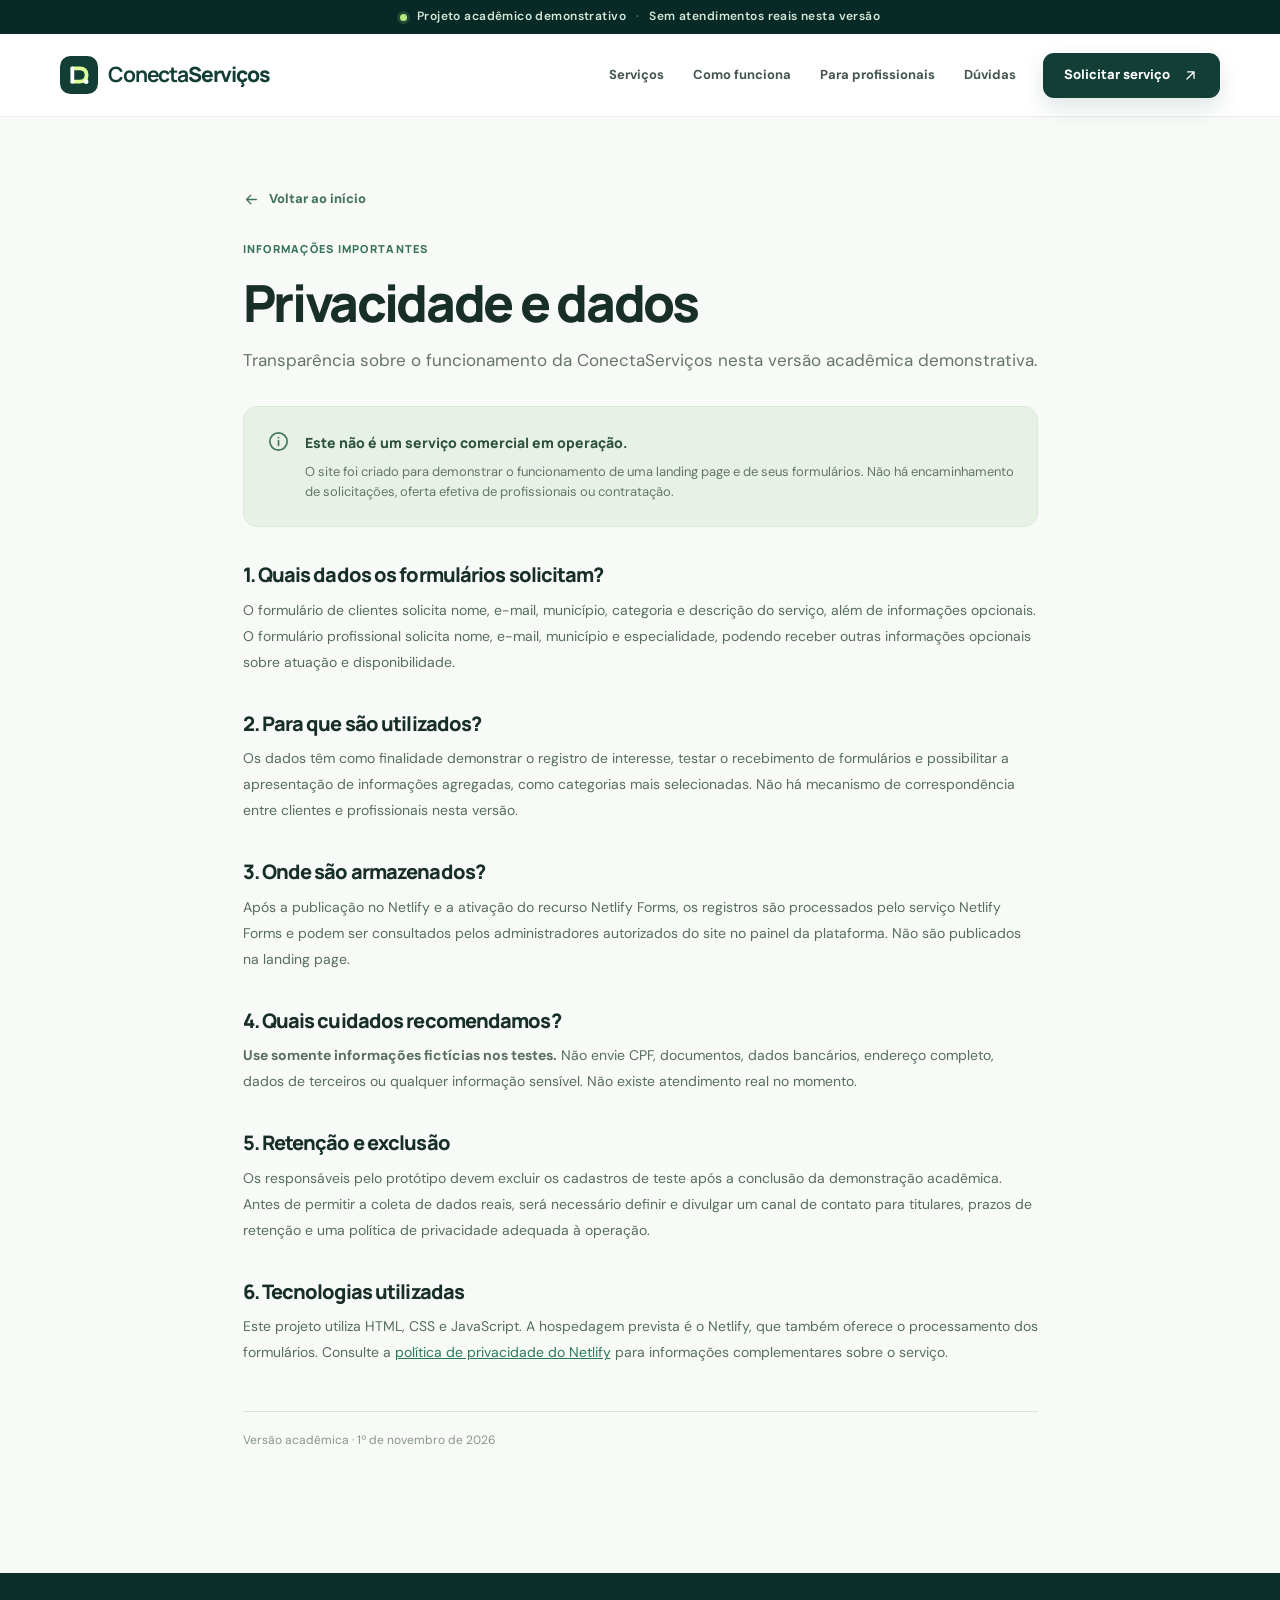
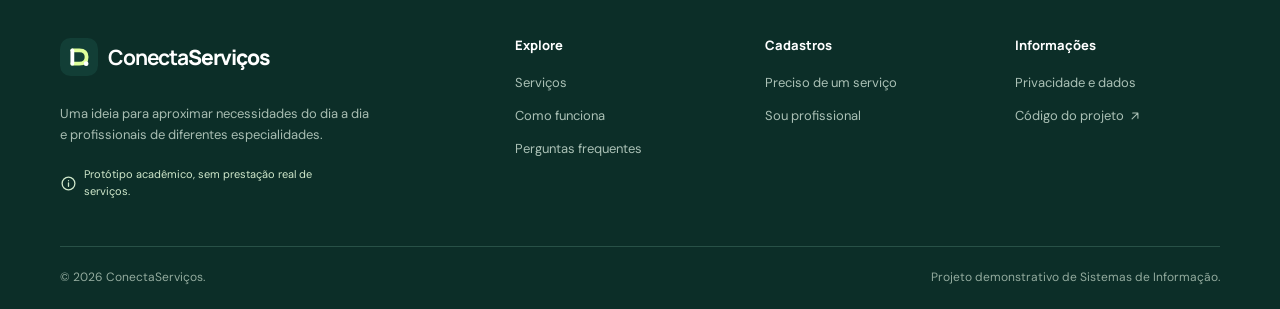
==== privacidade.html @ 3eb21f93 "feat: build responsive ConectaServicos landing page with Netlify forms" ====
<!doctype html>
<html lang="pt-BR">
<head>
  <meta charset="utf-8">
  <meta name="viewport" content="width=device-width, initial-scale=1">
  <meta name="theme-color" content="#123e36">
  <meta name="description" content="Como os dados dos formulários são tratados no protótipo acadêmico ConectaServiços.">
  <meta name="robots" content="noindex, follow">
  <title>Privacidade e dados | ConectaServiços</title>
  <link rel="icon" type="image/svg+xml" href="/assets/brand.svg">
  <link rel="preconnect" href="https://fonts.googleapis.com">
  <link rel="preconnect" href="https://fonts.gstatic.com" crossorigin>
  <link href="https://fonts.googleapis.com/css2?family=DM+Sans:wght@400;500;600;700&family=Manrope:wght@400;500;600;700;800&display=swap" rel="stylesheet">
  <link rel="stylesheet" href="/styles.css">
  <script src="/app.js" defer></script>
</head>
<body>
  <a class="skip-link" href="#conteudo">Pular para o conteúdo</a>
  <div class="demo-bar"><div class="container demo-inner"><span class="status-dot"></span> Projeto acadêmico demonstrativo <span class="demo-sep">·</span> Sem atendimentos reais nesta versão</div></div>
  <header class="site-header">
    <div class="container nav-wrap">
      <a class="brand" href="/index.html" aria-label="ConectaServiços — início"><img src="/assets/brand.svg" alt="" width="38" height="38"><span>Conecta<strong>Serviços</strong></span></a>
      <button class="menu-toggle" type="button" aria-label="Abrir menu" aria-controls="menu-principal" aria-expanded="false" data-menu-toggle><svg class="icon menu-open" aria-hidden="true"><use href="/assets/icons.svg#menu"></use></svg><svg class="icon menu-close" aria-hidden="true"><use href="/assets/icons.svg#close"></use></svg></button>
      <nav class="main-nav" id="menu-principal" aria-label="Navegação principal">
        <a href="/index.html#servicos">Serviços</a>
        <a href="/index.html#como-funciona">Como funciona</a>
        <a href="/index.html#profissionais">Para profissionais</a>
        <a href="/index.html#duvidas">Dúvidas</a>
        <a class="mobile-nav-cta" href="/solicitar.html">Solicitar serviço <svg class="icon " aria-hidden="true"><use href="/assets/icons.svg#arrow-up-right"></use></svg></a>
      </nav>
      <a class="btn btn-primary nav-cta" href="/solicitar.html">Solicitar serviço <svg class="icon " aria-hidden="true"><use href="/assets/icons.svg#arrow-up-right"></use></svg></a>
    </div>
  </header>
  <main id="conteudo"><section class="legal-page"><div class="container legal-wrap"><a class="back-link" href="/index.html"><svg class="icon " aria-hidden="true"><use href="/assets/icons.svg#arrow-left"></use></svg> Voltar ao início</a><p class="kicker">Informações importantes</p><h1>Privacidade e dados</h1><p class="legal-lead">Transparência sobre o funcionamento da ConectaServiços nesta versão acadêmica demonstrativa.</p>
  <div class="legal-highlight"><svg class="icon " aria-hidden="true"><use href="/assets/icons.svg#info"></use></svg> <div><strong>Este não é um serviço comercial em operação.</strong><p>O site foi criado para demonstrar o funcionamento de uma landing page e de seus formulários. Não há encaminhamento de solicitações, oferta efetiva de profissionais ou contratação.</p></div></div>
  <h2>1. Quais dados os formulários solicitam?</h2><p>O formulário de clientes solicita nome, e-mail, município, categoria e descrição do serviço, além de informações opcionais. O formulário profissional solicita nome, e-mail, município e especialidade, podendo receber outras informações opcionais sobre atuação e disponibilidade.</p>
  <h2>2. Para que são utilizados?</h2><p>Os dados têm como finalidade demonstrar o registro de interesse, testar o recebimento de formulários e possibilitar a apresentação de informações agregadas, como categorias mais selecionadas. Não há mecanismo de correspondência entre clientes e profissionais nesta versão.</p>
  <h2>3. Onde são armazenados?</h2><p>Após a publicação no Netlify e a ativação do recurso Netlify Forms, os registros são processados pelo serviço Netlify Forms e podem ser consultados pelos administradores autorizados do site no painel da plataforma. Não são publicados na landing page.</p>
  <h2>4. Quais cuidados recomendamos?</h2><p><strong>Use somente informações fictícias nos testes.</strong> Não envie CPF, documentos, dados bancários, endereço completo, dados de terceiros ou qualquer informação sensível. Não existe atendimento real no momento.</p>
  <h2>5. Retenção e exclusão</h2><p>Os responsáveis pelo protótipo devem excluir os cadastros de teste após a conclusão da demonstração acadêmica. Antes de permitir a coleta de dados reais, será necessário definir e divulgar um canal de contato para titulares, prazos de retenção e uma política de privacidade adequada à operação.</p>
  <h2>6. Tecnologias utilizadas</h2><p>Este projeto utiliza HTML, CSS e JavaScript. A hospedagem prevista é o Netlify, que também oferece o processamento dos formulários. Consulte a <a href="https://www.netlify.com/privacy/" target="_blank" rel="noopener noreferrer">política de privacidade do Netlify</a> para informações complementares sobre o serviço.</p>
  <p class="legal-updated">Versão acadêmica · 1º de novembro de 2026</p>
</div></section></main>
  <footer class="footer">
    <div class="container footer-grid">
      <div class="footer-about"><a class="brand" href="/index.html" aria-label="ConectaServiços — início"><img src="/assets/brand.svg" alt="" width="38" height="38"><span>Conecta<strong>Serviços</strong></span></a>
        <p>Uma ideia para aproximar necessidades do dia a dia e profissionais de diferentes especialidades.</p>
        <span class="footer-demo"><svg class="icon " aria-hidden="true"><use href="/assets/icons.svg#info"></use></svg> Protótipo acadêmico, sem prestação real de serviços.</span>
      </div>
      <div><h3>Explore</h3><a href="/index.html#servicos">Serviços</a><a href="/index.html#como-funciona">Como funciona</a><a href="/index.html#duvidas">Perguntas frequentes</a></div>
      <div><h3>Cadastros</h3><a href="/solicitar.html">Preciso de um serviço</a><a href="/profissionais.html">Sou profissional</a></div>
      <div><h3>Informações</h3><a href="/privacidade.html">Privacidade e dados</a><a href="https://github.com/MarcosVini753/ConectaServicos" rel="noopener noreferrer" target="_blank">Código do projeto <svg class="icon " aria-hidden="true"><use href="/assets/icons.svg#arrow-up-right"></use></svg></a></div>
    </div>
    <div class="container footer-bottom"><span>© <span data-year>2026</span> ConectaServiços.</span><span>Projeto demonstrativo de Sistemas de Informação.</span></div>
  </footer>
</body>
</html>
---- styles.css ----
/* ConectaServiços · estilos globais */
:root{--forest:#123e36;--forest-2:#0d302a;--forest-deep:#082a26;--mint:#dfff9a;--mint-dark:#bfee69;--white:#fff;--text:#172e29;--muted:#65746d;--border:#dfe7df;--bg:#f6f8f4;--bg-2:#eef3ed;--shadow:0 24px 68px rgba(12,47,38,.09);--radius:22px;--container:1160px}
*,*::before,*::after{box-sizing:border-box}
html{scroll-behavior:smooth;scroll-padding-top:110px}
body{margin:0;background:#fff;color:var(--text);font-family:"DM Sans",system-ui,sans-serif;line-height:1.6;font-size:16px;-webkit-font-smoothing:antialiased}
img,svg{display:block}img{max-width:100%}a{color:inherit;text-decoration:none}button,input,select,textarea{font:inherit}button{cursor:pointer}
h1,h2,h3,h4,p{margin-top:0}h1,h2,h3{font-family:"Manrope",system-ui,sans-serif;letter-spacing:-.045em;line-height:1.14}h1{font-weight:800}h2{font-weight:800}h3{font-weight:750}
:focus-visible{outline:3px solid #4d8a63;outline-offset:4px}
.container{width:min(var(--container),calc(100% - 48px));margin-inline:auto}
.icon{width:20px;height:20px;flex-shrink:0;fill:none;stroke:currentColor;stroke-width:1.8;stroke-linecap:round;stroke-linejoin:round}
.skip-link{position:absolute;z-index:100;left:12px;top:-70px;background:#fff;padding:10px 18px;color:var(--forest)}.skip-link:focus{top:8px}
.demo-bar{background:var(--forest-deep);color:#d4e8db;font-size:12px;font-weight:600;letter-spacing:.035em}
.demo-inner{display:flex;justify-content:center;align-items:center;gap:10px;min-height:34px;text-align:center}
.demo-sep{opacity:.45}.status-dot{width:7px;height:7px;background:#b8e980;border-radius:50%;box-shadow:0 0 0 3px rgba(184,233,128,.15)}
.site-header{position:sticky;top:0;z-index:30;background:rgba(255,255,255,.97);border-bottom:1px solid #e9eee9;backdrop-filter:blur(16px)}
.nav-wrap{display:flex;align-items:center;min-height:82px;gap:24px}
.brand{display:inline-flex;align-items:center;gap:10px;white-space:nowrap;font-family:"Manrope",sans-serif;letter-spacing:-.055em;font-size:21px;font-weight:700;color:var(--forest)}
.brand strong{font-weight:800}.brand img{width:38px;height:38px}
.main-nav{display:flex;align-items:center;gap:29px;margin-left:auto}.main-nav>a{font-size:13px;font-weight:700;color:#44554c;transition:color .2s}.main-nav>a:hover{color:#0b7b54}
.btn{display:inline-flex;align-items:center;justify-content:center;gap:12px;min-height:45px;padding:12px 20px;border:1px solid transparent;border-radius:11px;font-size:13px;font-weight:800;line-height:1.2;font-family:"Manrope",sans-serif;white-space:nowrap;transition:background .2s,transform .2s,box-shadow .2s}
.btn:hover{transform:translateY(-2px)}.btn .icon{width:17px;height:17px}.btn-primary{background:var(--forest);color:white;box-shadow:0 10px 22px rgba(18,62,54,.13)}.btn-primary:hover{background:#236a54}
.btn-light{background:var(--mint);color:var(--forest-deep)}.btn-light:hover{background:#eefebd}.btn-ghost{background:#fff;color:var(--forest);border-color:#d3dfd4}.btn-ghost:hover{background:#f3f8f1}
.btn-lg{min-height:55px;padding:16px 23px;font-size:14px}.nav-cta{margin-left:3px}.menu-toggle,.mobile-nav-cta{display:none!important}
.hero{background:radial-gradient(ellipse 70% 65% at 9% 0%,#ecf6e8 0,transparent 74%),#f6f8f4;overflow:hidden}
.hero-grid{display:grid;grid-template-columns:1.05fr .95fr;gap:72px;align-items:center;min-height:660px;padding-block:64px 78px}
.hero-copy{padding:18px 0}.eyebrow,.kicker{color:#387259;text-transform:uppercase;letter-spacing:.115em;font-size:11px;font-weight:800;font-family:"Manrope",sans-serif}.eyebrow{display:inline-flex;align-items:center;gap:9px;padding:9px 13px;background:#e3f1df;border:1px solid #d2e6cf;border-radius:100px;letter-spacing:.05em;font-size:11px;text-transform:none}.eyebrow .icon{width:15px;height:15px}
.hero h1{font-size:clamp(44px,4.65vw,67px);max-width:670px;margin:25px 0 21px;line-height:1.08}
.hero h1 em{color:#37845b;font-style:normal;position:relative}
.hero-lead{font-size:17px;color:#627269;line-height:1.75;max-width:510px;margin-bottom:27px}
.hero-actions{display:flex;align-items:center;flex-wrap:wrap;gap:12px}.hero-notes{display:flex;flex-wrap:wrap;gap:17px;margin-top:29px;color:#526c5b;font-size:12px;font-weight:700}.hero-notes span{display:inline-flex;align-items:center;gap:6px}.hero-notes .icon{width:16px;height:16px;color:#358a65}
.hero-art{position:relative;min-width:0;padding:20px 15px 30px 0}.hero-photo{height:530px;border-radius:180px 160px 24px 24px;overflow:hidden;position:relative;background:linear-gradient(140deg,#9dbaab,#1c5747);box-shadow:0 35px 70px rgba(18,62,54,.16)}
.hero-photo img{width:100%;height:100%;object-fit:cover;object-position:center 40%}
.photo-gradient{position:absolute;inset:40% 0 0;background:linear-gradient(transparent,rgba(8,35,30,.65))}
.photo-caption{position:absolute;bottom:30px;left:32px;right:25px;display:flex;gap:12px;align-items:center;color:white;font-size:14px;font-weight:700}.photo-caption-line{height:33px;width:4px;background:var(--mint);border-radius:3px}
.floating-card{position:absolute;display:flex;gap:12px;align-items:center;background:white;border:1px solid #e9efe6;box-shadow:0 15px 50px rgba(23,58,47,.15);border-radius:17px}.request-preview{left:-55px;bottom:86px;padding:17px 18px;min-width:260px}.floating-icon{width:43px;height:43px;background:#e7f4e8;border-radius:12px;display:grid;place-items:center;color:#2b8061}.request-preview>div{display:flex;flex-direction:column;gap:3px}.preview-label{font-size:10px;color:#748279;font-weight:700}.request-preview strong{font-family:"Manrope",sans-serif;line-height:1.2;font-size:14px}.preview-detail{display:inline-flex;align-items:center;gap:5px;color:#4c916a;font-size:10px;font-weight:700}.preview-detail .icon{width:12px;height:12px}
.service-preview{right:-28px;top:72px;padding:13px 15px;color:#356049;font-size:11px;line-height:1.5}.service-preview>.icon{width:28px;height:28px;color:#408766}.service-preview strong{font-size:12px;color:#233d2f}
.section{padding:104px 0}.services-section{background:#fff}.section-header{display:flex;gap:80px;align-items:end;justify-content:space-between;margin-bottom:33px}.section-header>div{max-width:670px}.section-header h2,.center-heading h2,.benefits-grid h2,.faq-grid h2{font-size:clamp(31px,3.2vw,46px);margin:0}.section-header>p{max-width:340px;color:var(--muted);font-size:14px;line-height:1.75;margin:0 0 4px}
.kicker{margin-bottom:16px}.service-grid{display:grid;grid-template-columns:repeat(3,1fr);gap:18px}.service-card{position:relative;min-height:242px;border:1px solid var(--border);border-radius:20px;padding:27px 26px 23px;display:flex;flex-direction:column;background:#fff;transition:transform .23s,border-color .23s,box-shadow .23s}.service-card:hover{transform:translateY(-5px);border-color:#b4d6bf;box-shadow:var(--shadow)}
.service-icon{width:56px;height:56px;background:#eaf4e9;color:#276f53;border-radius:15px;display:grid;place-items:center}.service-icon .icon{width:28px;height:28px}.service-index{position:absolute;right:25px;top:29px;color:#acb9ad;font-family:"Manrope";font-weight:800;font-size:12px}.service-card h3{font-size:20px;margin:22px 0 7px}.service-card p{font-size:13px;color:var(--muted);margin:0 0 17px}.service-link{display:inline-flex;align-items:center;gap:7px;margin-top:auto;color:#2d7355;font-size:12px;font-weight:800}.service-link .icon{width:15px;height:15px}.services-note{display:flex;align-items:center;gap:8px;color:#79847e;font-size:12px;margin:19px 0 0}.services-note .icon{width:15px;height:15px}
.steps-section{background:var(--bg)}.center-heading{text-align:center;max-width:680px;margin:0 auto 45px}.center-heading>p:last-child{font-size:15px;color:var(--muted);margin:16px 0 0}.steps-grid{display:grid;grid-template-columns:repeat(3,1fr);gap:20px}.step-card{padding:29px 28px 35px;border-radius:19px;background:white;border:1px solid #e7ede6;position:relative;min-height:274px}.step-number{font-size:12px;color:#92aa9b;font-family:"Manrope";font-weight:800}.step-icon{display:grid;place-items:center;background:#eff6ec;border-radius:16px;width:62px;height:62px;margin:18px 0 19px;color:#39785c}.step-icon .icon{width:28px;height:28px}.step-card h3{font-size:19px;margin-bottom:9px}.step-card p{color:var(--muted);font-size:14px;margin:0}.section-action{text-align:center;margin-top:32px}
.pro-section{padding:80px 0}.pro-panel{border-radius:26px;background:var(--forest);min-height:424px;padding:63px 64px;display:grid;grid-template-columns:1fr .8fr;gap:45px;overflow:hidden;position:relative}.pro-panel:before{content:"";position:absolute;width:400px;height:400px;background:rgba(205,254,136,.045);border-radius:50%;top:-240px;right:20px}.pro-copy{position:relative;z-index:2}.kicker-inverse{color:var(--mint)}.pro-copy h2{font-size:clamp(32px,3.4vw,48px);color:#fff;max-width:530px;margin:0 0 20px}.pro-copy>p:not(.kicker){font-size:15px;color:#bdd1c8;max-width:500px;margin-bottom:26px}.pro-disclaimer{display:block;margin-top:15px;color:#94b8a6;font-size:11px}
.pro-visual{position:relative;display:grid;place-items:center;min-height:290px}.pro-outline{position:absolute;border:1px solid rgba(235,255,210,.13);border-radius:50%;width:430px;height:430px}.pro-outline-two{width:345px;height:345px}.pro-profile{position:relative;z-index:1;background:#fff;border-radius:18px;padding:21px;width:100%;max-width:347px;box-shadow:0 24px 54px rgba(3,23,20,.3);transform:rotate(-4deg)}.pro-profile-head{display:flex;align-items:center;gap:11px;padding-bottom:19px;border-bottom:1px solid #e7eee7}.pro-avatar{width:44px;height:44px;background:#e3f2df;display:grid;place-items:center;border-radius:12px;color:var(--forest)}.pro-profile-head>div{display:flex;flex-direction:column}.pro-profile strong{font:800 13px "Manrope",sans-serif}.pro-profile small{color:#819087;font-size:10px}.pro-status{width:9px;height:9px;margin-left:auto;background:#69b685;border-radius:50%}.pro-profile-line{display:flex;gap:10px;align-items:center;padding:14px 0;border-bottom:1px solid #eff2ee}.pro-profile-line>span{width:34px;height:34px;display:grid;place-items:center;background:#f1f5f0;border-radius:9px;color:#3a7359}.pro-profile-line .icon{width:17px;height:17px}.pro-profile-line>div{display:flex;flex-direction:column}.pro-profile-footer{display:flex;align-items:center;gap:7px;padding-top:15px;font-size:10px;font-weight:800;color:#3b8f61}.pro-profile-footer .icon{width:15px;height:15px}
.benefits-section{padding-top:70px}.benefits-grid{display:grid;grid-template-columns:1fr 1fr;gap:120px}.benefits-grid>div:first-child>p:not(.kicker){color:var(--muted);max-width:510px;margin:24px 0;font-size:15px}.text-link{display:inline-flex;align-items:center;gap:8px;color:#247454;font-size:13px;font-weight:800}.text-link .icon{width:16px;height:16px}.benefits-list{display:flex;flex-direction:column;gap:8px}.benefit{display:flex;gap:17px;border-bottom:1px solid #ebefeb;padding:17px 0}.benefit:last-child{border-bottom:0}.benefit>.icon{width:23px;height:23px;margin-top:2px;color:#3b8b62}.benefit h3{font-size:16px;margin:0 0 6px}.benefit p{font-size:13px;margin:0;color:var(--muted)}
.faq-section{background:#f8faf7}.faq-grid{display:grid;grid-template-columns:.8fr 1.2fr;gap:100px}.faq-grid>div:first-child>p:last-child{color:var(--muted);font-size:15px;margin-top:20px}.faq-list{border-top:1px solid #dfe8df}.faq-list details{border-bottom:1px solid #dfe8df;padding:20px 2px}.faq-list summary{display:flex;align-items:center;justify-content:space-between;gap:22px;list-style:none;cursor:pointer;font:800 14px "Manrope",sans-serif}.faq-list summary::-webkit-details-marker{display:none}.faq-list summary .icon{width:20px;height:20px;color:#307656;transition:transform .2s}.faq-list details[open] summary .icon{transform:rotate(45deg)}.faq-list details p{color:var(--muted);font-size:14px;line-height:1.75;margin:15px 25px 0 0}.faq-list details a{color:#277c57;text-decoration:underline;text-underline-offset:3px}
.bottom-cta{background:#edf3e8;padding:55px 0}.bottom-cta-inner{display:flex;align-items:center;justify-content:space-between;gap:30px}.bottom-cta h2{font-size:clamp(27px,3vw,38px);margin:0 0 8px}.bottom-cta p:last-child{color:var(--muted);margin:0;font-size:14px}.bottom-cta .kicker{margin-bottom:8px}
.footer{background:#0c2e28;color:white;padding:65px 0 22px}.footer-grid{display:grid;grid-template-columns:2fr 1fr 1fr 1fr;gap:45px}.footer .brand{color:white}.footer-about>p{color:#a8bdb2;max-width:315px;font-size:13px;margin:20px 0}.footer-demo{display:inline-flex;gap:7px;align-items:center;color:#d0e8cb;font-size:11px;max-width:280px}.footer-demo .icon{width:17px;height:17px}.footer h3{font-size:13px;letter-spacing:0;margin-bottom:20px}.footer-grid>div:not(:first-child)>a{display:flex;align-items:center;gap:4px;color:#abc1b6;font-size:13px;margin:0 0 12px}.footer-grid>div:not(:first-child)>a:hover{color:#e3ffa6}.footer-grid a .icon{width:14px;height:14px}.footer-bottom{border-top:1px solid #285147;margin-top:45px;padding-top:21px;display:flex;align-items:center;justify-content:space-between;color:#93ab9e;font-size:12px;gap:15px}
.form-page{background:linear-gradient(135deg,#f2f7f1,#f9faf8);padding:63px 0 110px;min-height:75vh}.form-layout{display:grid;grid-template-columns:.8fr 1fr;align-items:start;gap:90px}.form-hero{padding-top:26px;position:sticky;top:134px}.back-link{display:inline-flex;align-items:center;gap:9px;color:#42735b;font-size:13px;font-weight:800;margin-bottom:43px}.back-link .icon{width:17px;height:17px}.form-hero h1{font-size:clamp(36px,3.8vw,52px);margin:0 0 20px}.form-hero>p:not(.kicker){font-size:16px;color:var(--muted);max-width:420px}.form-points{list-style:none;padding:0;margin:35px 0;display:flex;flex-direction:column;gap:16px}.form-points li{display:flex;align-items:center;gap:11px;font-weight:700;font-size:14px}.form-points .icon{color:#3a8c61;width:19px;height:19px}.form-demo-note{display:flex;gap:11px;background:#e8f0e6;border-radius:13px;padding:16px;color:#516c58;font-size:12px;max-width:410px}.form-demo-note>.icon{width:20px;height:20px}
.form-card{background:#fff;border:1px solid #e3ebe2;border-radius:23px;box-shadow:0 20px 50px rgba(30,61,46,.06);padding:38px 37px}.form-card-head{border-bottom:1px solid #e8eee7;padding-bottom:24px;margin-bottom:26px}.form-step-label{font:800 10px "Manrope";letter-spacing:.13em;color:#438564}.form-card-head h2{font-size:28px;margin:8px 0}.form-card-head p{font-size:12px;color:var(--muted);margin:0}.fieldset-heading{font:800 12px "Manrope";color:var(--forest);margin:26px 0 15px}.form-fields{display:grid;grid-template-columns:1fr 1fr;gap:18px 14px}.field{display:flex;flex-direction:column;gap:7px;min-width:0}.field-full{grid-column:1/-1}.field label{font-size:12px;font-weight:800;color:#30483a}.field label span{color:#bb6848}.field input,.field select,.field textarea{width:100%;background:#fbfcfa;border:1px solid #dce7dc;border-radius:10px;padding:12px 13px;color:#1f3d30;outline:0;font-size:13px;min-height:46px;transition:border-color .2s,box-shadow .2s}.field input:focus,.field select:focus,.field textarea:focus{border-color:#599a77;box-shadow:0 0 0 3px #d9efde}.field textarea{resize:vertical;min-height:125px}.field input::placeholder,.field textarea::placeholder{color:#99a49a}.field select{background-image:linear-gradient(45deg,transparent 50%,#52705a 50%),linear-gradient(135deg,#52705a 50%,transparent 50%);background-position:calc(100% - 21px) 52%,calc(100% - 16px) 52%;background-size:5px 5px,5px 5px;background-repeat:no-repeat;appearance:none;padding-right:35px}.field-support{display:flex;justify-content:space-between;gap:8px;font-size:10px;color:#89988d}.field-support [data-count-for]{white-space:nowrap}.form-consent{border-top:1px solid #e9efea;margin-top:27px;padding-top:22px}.checkbox{display:flex;align-items:flex-start;gap:11px;font-size:12px;color:#526458;cursor:pointer}.checkbox input{width:17px;height:17px;flex-shrink:0;margin:2px 0 0;accent-color:#245f48}.checkbox a{color:#287954;text-decoration:underline}.checkbox strong{color:#b9654b}.form-submit{width:100%;margin-top:23px}.form-hint{display:flex;align-items:center;justify-content:center;gap:7px;color:#859288;font-size:11px;margin:16px 0 0}.form-hint .icon{width:15px;height:15px}.honeypot{position:absolute!important;left:-9999px!important;height:1px;overflow:hidden}.local-form-warning{padding:13px;border-radius:10px;background:#fff4db;color:#7c5a1d;font-size:12px;margin-top:15px}
.success-section{min-height:65vh;display:grid;place-items:center;background:#f5f9f3;padding:90px 0}.success-wrapper{text-align:center;max-width:640px}.success-icon{width:92px;height:92px;display:grid;place-items:center;background:#e0f4e4;border-radius:50%;color:#31835c;margin:0 auto 27px}.success-icon .icon{width:42px;height:42px}.success-wrapper h1{font-size:clamp(35px,4vw,52px);margin:0 0 20px}.success-wrapper>p:not(.kicker){color:var(--muted);font-size:16px}.success-note{display:flex;align-items:flex-start;gap:10px;max-width:510px;padding:15px;text-align:left;margin:27px auto 30px;background:#e7efe7;color:#597360;font-size:12px;border-radius:12px}.success-note .icon{width:18px;height:18px}
.legal-page{background:#f8faf7;padding:72px 0 110px}.legal-wrap{max-width:795px}.legal-wrap .back-link{margin-bottom:30px}.legal-wrap h1{font-size:clamp(37px,4vw,54px);margin-bottom:15px}.legal-lead{font-size:17px;color:var(--muted);margin-bottom:32px}.legal-highlight{display:flex;gap:15px;padding:23px;background:#e8f1e6;border:1px solid #dbe9d8;border-radius:14px;margin:30px 0}.legal-highlight>.icon{color:#40795b;width:23px;height:23px}.legal-highlight strong{font:800 14px "Manrope";color:#2d523d}.legal-highlight p{font-size:13px;margin:6px 0 0;color:#647669}.legal-wrap h2{font-size:20px;margin-top:37px;margin-bottom:11px}.legal-wrap>p:not(.legal-lead):not(.kicker){font-size:14px;color:#566d60;line-height:1.85}.legal-wrap a:not(.back-link){color:#2c7a56;text-decoration:underline}.legal-updated{border-top:1px solid #dce5da;margin-top:45px;padding-top:17px;font-size:12px!important;color:#879689!important}
@media(max-width:1100px){.hero-grid{gap:42px}.main-nav{gap:18px}.main-nav>a{font-size:12px}.nav-wrap{gap:18px}.benefits-grid{gap:65px}.faq-grid{gap:65px}.form-layout{gap:45px}.request-preview{left:-25px}.service-preview{right:0}}
@media(max-width:850px){.container{width:min(var(--container),calc(100% - 36px))}.nav-wrap{min-height:72px}.nav-cta{margin-left:auto}.menu-toggle{display:grid!important;place-items:center;order:3;border:0;background:#edf4ed;color:var(--forest);width:42px;height:42px;border-radius:10px}.menu-toggle .icon{width:23px;height:23px}.menu-close{display:none}.menu-toggle[aria-expanded=true] .menu-open{display:none}.menu-toggle[aria-expanded=true] .menu-close{display:block}.main-nav{display:none;position:absolute;top:72px;left:0;right:0;padding:20px 22px 24px;flex-direction:column;align-items:stretch;gap:0;background:#fff;box-shadow:0 18px 30px rgba(10,50,32,.09);border-bottom:1px solid var(--border)}.main-nav.is-open{display:flex}.main-nav>a{padding:13px 0;font-size:14px}.main-nav .mobile-nav-cta{display:flex!important;justify-content:space-between;color:var(--forest)}.hero-grid{grid-template-columns:1fr;gap:12px;padding:55px 0 76px}.hero-copy{max-width:680px}.hero h1{max-width:690px}.hero-art{max-width:565px;width:100%;margin-inline:auto}.hero-photo{height:440px;border-radius:150px 150px 22px 22px}.request-preview{left:-18px}.service-preview{right:0}.section{padding:78px 0}.section-header{gap:25px}.services-section .section-header{flex-direction:column;align-items:start}.section-header>p{max-width:640px}.service-grid{grid-template-columns:repeat(2,1fr)}.pro-panel{padding:48px 42px;grid-template-columns:1fr 1fr;gap:10px}.pro-visual{transform:scale(.88);transform-origin:center}.benefits-grid{gap:40px}.faq-grid{grid-template-columns:1fr;gap:30px}.form-layout{grid-template-columns:1fr;gap:28px;max-width:680px}.form-hero{position:static;padding-top:0}.form-hero .back-link{margin-bottom:30px}.form-points{margin:22px 0}.form-page{padding:38px 0 70px}.footer-grid{grid-template-columns:2fr 1fr 1fr;gap:35px}.footer-grid>div:last-child{grid-column:2/-1}}
@media(max-width:600px){.container{width:calc(100% - 32px)}.demo-inner{font-size:10px;min-height:32px}.nav-wrap{min-height:68px}.main-nav{top:68px}.brand{font-size:17px}.brand img{width:33px;height:33px}.nav-cta{display:none}.hero-grid{padding:43px 0 58px}.hero h1{font-size:clamp(37px,10.2vw,52px);margin:19px 0}.hero-lead{font-size:15px}.hero-actions{align-items:stretch;flex-direction:column}.hero-actions .btn{width:100%}.hero-notes{gap:12px 18px;font-size:11px;margin-top:22px}.hero-art{padding:22px 13px 45px 16px}.hero-photo{height:360px;border-radius:120px 120px 21px 21px}.floating-card{transform:scale(.82)}.request-preview{left:-29px;bottom:34px}.service-preview{right:-25px;top:50px}.photo-caption{left:23px;right:24px;bottom:22px;font-size:12px}.section{padding:67px 0}.section-header h2,.center-heading h2,.benefits-grid h2,.faq-grid h2{font-size:31px}.service-grid{gap:11px}.service-card{min-height:225px;padding:19px 16px 17px;border-radius:16px}.service-icon{width:47px;height:47px;border-radius:12px}.service-icon .icon{width:24px;height:24px}.service-card h3{font-size:17px;margin:18px 0 7px}.service-card p{font-size:12px;line-height:1.5}.service-index{font-size:10px;right:16px;top:19px}.service-link{font-size:11px;gap:4px}.services-note{align-items:flex-start;font-size:11px}.services-note .icon{flex:0 0 15px;margin-top:2px}.center-heading{margin-bottom:30px}.steps-grid{grid-template-columns:1fr;gap:12px}.step-card{min-height:0;padding:22px 22px 24px}.step-icon{margin:10px 0}.pro-section{padding:50px 0}.pro-panel{padding:42px 25px;grid-template-columns:1fr}.pro-copy h2{font-size:34px}.pro-visual{min-height:220px;transform:scale(.83);margin:-10px 0 -26px}.pro-outline{width:320px;height:320px}.pro-outline-two{width:270px;height:270px}.benefits-grid{grid-template-columns:1fr;gap:20px}.faq-grid{gap:22px}.bottom-cta-inner{align-items:stretch;flex-direction:column;gap:22px}.bottom-cta .btn{width:100%}.footer{padding:50px 0 22px}.footer-grid{grid-template-columns:repeat(2,1fr);gap:32px 18px}.footer-grid>div:first-child{grid-column:1/-1}.footer-grid>div:last-child{grid-column:2}.footer-bottom{flex-direction:column;align-items:flex-start;margin-top:28px}.form-hero h1{font-size:37px}.form-card{padding:26px 19px;border-radius:18px}.form-fields{grid-template-columns:1fr;gap:15px}.form-hero .back-link{margin-bottom:25px}.form-hero>p:not(.kicker){font-size:14px}.form-points{gap:10px}.legal-page{padding:44px 0 70px}.success-section{padding:80px 0}.success-wrapper>p:not(.kicker){font-size:15px}}
@media(prefers-reduced-motion:reduce){html{scroll-behavior:auto}*,*::before,*::after{animation-duration:.01ms!important;transition-duration:.01ms!important;scroll-behavior:auto!important}}
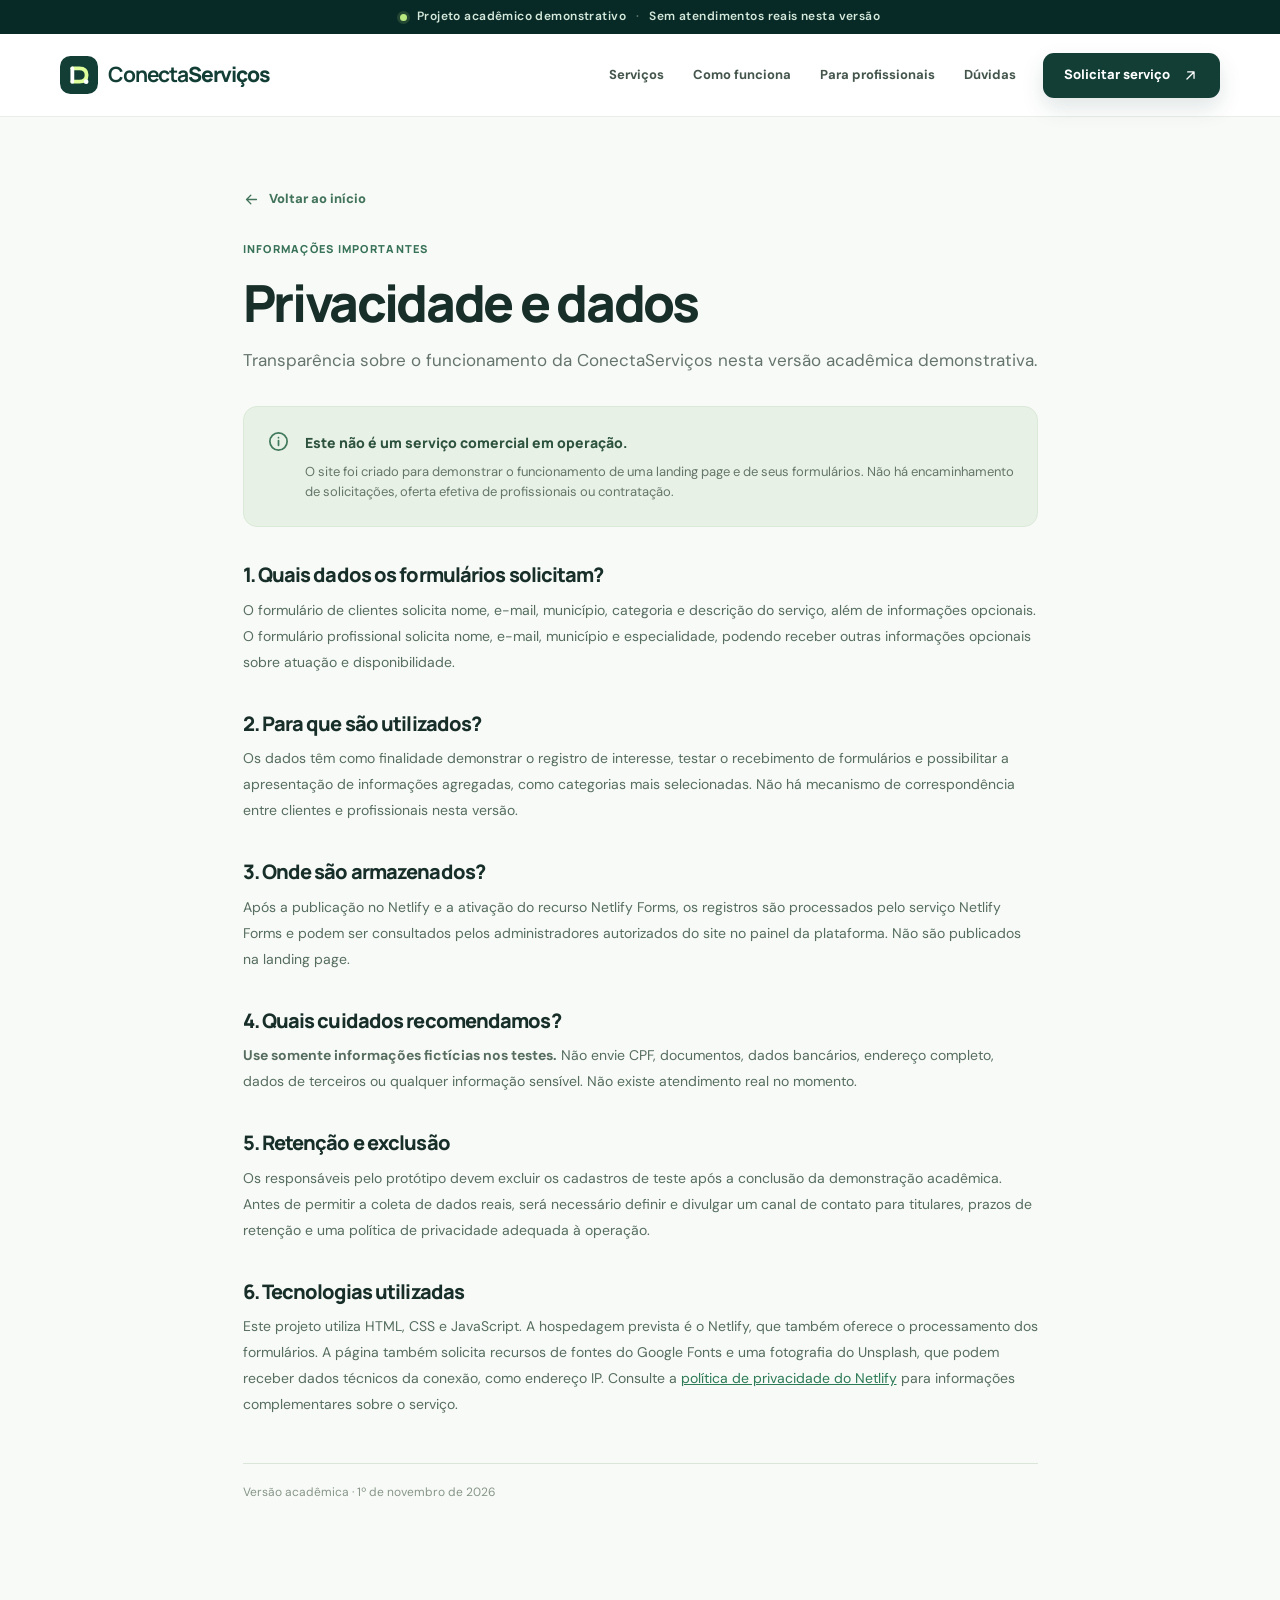
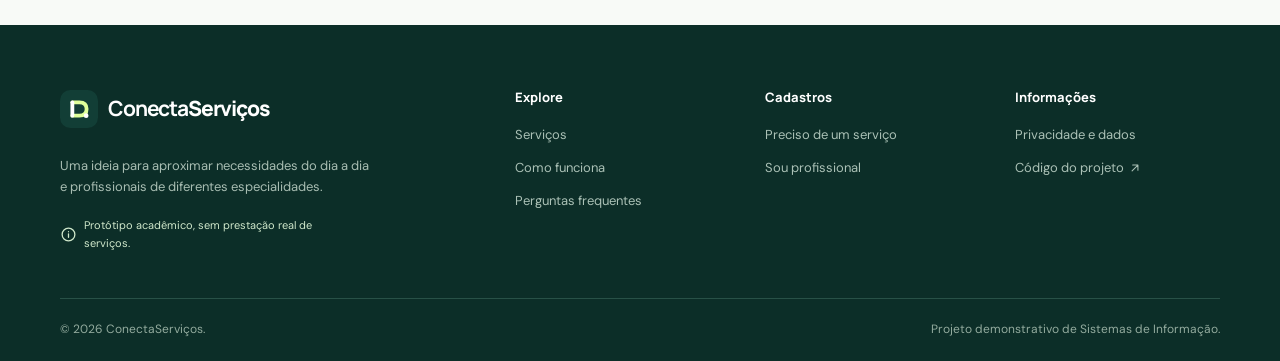
==== commit c1b248e4: "docs: clarify third-party assets in privacy notice" ====
--- a/privacidade.html
+++ b/privacidade.html
@@ -38,7 +38,7 @@
   <h2>3. Onde são armazenados?</h2><p>Após a publicação no Netlify e a ativação do recurso Netlify Forms, os registros são processados pelo serviço Netlify Forms e podem ser consultados pelos administradores autorizados do site no painel da plataforma. Não são publicados na landing page.</p>
   <h2>4. Quais cuidados recomendamos?</h2><p><strong>Use somente informações fictícias nos testes.</strong> Não envie CPF, documentos, dados bancários, endereço completo, dados de terceiros ou qualquer informação sensível. Não existe atendimento real no momento.</p>
   <h2>5. Retenção e exclusão</h2><p>Os responsáveis pelo protótipo devem excluir os cadastros de teste após a conclusão da demonstração acadêmica. Antes de permitir a coleta de dados reais, será necessário definir e divulgar um canal de contato para titulares, prazos de retenção e uma política de privacidade adequada à operação.</p>
-  <h2>6. Tecnologias utilizadas</h2><p>Este projeto utiliza HTML, CSS e JavaScript. A hospedagem prevista é o Netlify, que também oferece o processamento dos formulários. Consulte a <a href="https://www.netlify.com/privacy/" target="_blank" rel="noopener noreferrer">política de privacidade do Netlify</a> para informações complementares sobre o serviço.</p>
+  <h2>6. Tecnologias utilizadas</h2><p>Este projeto utiliza HTML, CSS e JavaScript. A hospedagem prevista é o Netlify, que também oferece o processamento dos formulários. A página também solicita recursos de fontes do Google Fonts e uma fotografia do Unsplash, que podem receber dados técnicos da conexão, como endereço IP. Consulte a <a href="https://www.netlify.com/privacy/" target="_blank" rel="noopener noreferrer">política de privacidade do Netlify</a> para informações complementares sobre o serviço.</p>
   <p class="legal-updated">Versão acadêmica · 1º de novembro de 2026</p>
 </div></section></main>
   <footer class="footer">
